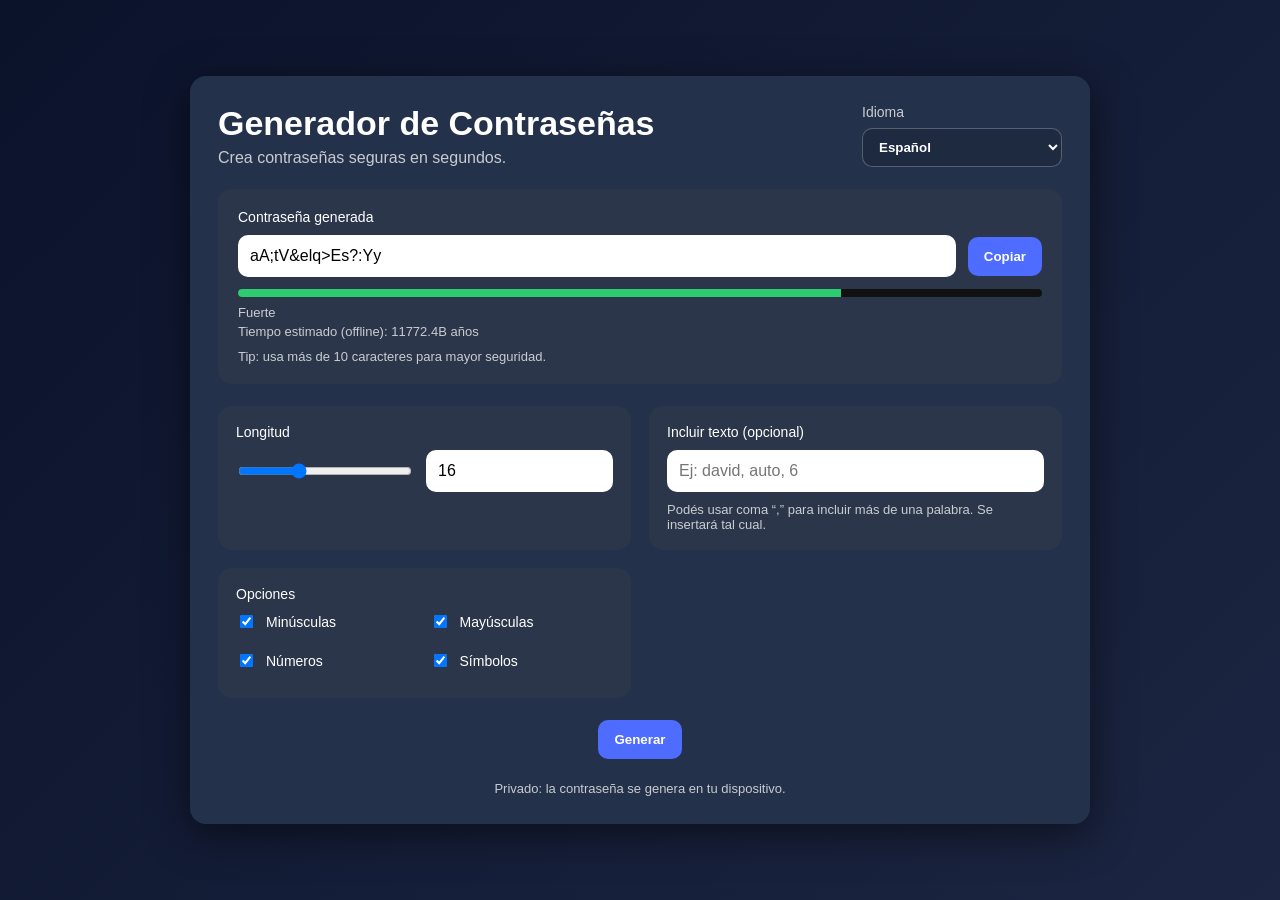
==== index.html @ f1260577 "Add files via upload" ====
<!DOCTYPE html>
<html lang="es">
<head>
  <meta charset="UTF-8" />
  <meta name="viewport" content="width=device-width, initial-scale=1.0"/>
  <title>Generador de Contraseñas</title>
  <link rel="stylesheet" href="style.css">
</head>

<body>
  <main class="wrap">
    <section class="card">

      <header class="top">
        <div class="headings">
          <h1 id="t_title">Generador de Contraseñas</h1>
          <p id="t_subtitle">Crea contraseñas seguras en segundos.</p>
        </div>

        <div class="language">
          <label for="language" id="t_languageLabel">Idioma</label>
          <select id="language">
            <option value="es" selected>Español</option>
            <option value="en">English</option>
            <option value="pt">Português</option>
            <option value="fr">Français</option>
            <option value="it">Italiano</option>
            <option value="de">Deutsch</option>
          </select>
        </div>
      </header>

      <section class="password-box">
        <label id="t_passwordLabel" for="password">Contraseña generada</label>

        <div class="password-row">
          <input type="text" id="password" readonly autocomplete="off">
          <button type="button" id="copyBtn"><span id="t_copy">Copiar</span></button>
        </div>

        <div class="strength">
          <div class="strength-bar" id="strengthBar"></div>
        </div>

        <div class="meta">
          <p id="strengthText"></p>
          <p id="crackTime"></p>
        </div>

        <p class="tip" id="t_tip">Tip: usa más de 10 caracteres para mayor seguridad.</p>
      </section>

      <section class="grid">
        <div class="box">
          <label id="t_lengthLabel" for="length">Longitud</label>
          <div class="range-row">
            <input type="range" id="lengthRange" min="8" max="32" value="16">
            <input type="number" id="length" min="8" max="32" value="16">
          </div>
        </div>

        <div class="box">
          <label id="t_includeLabel" for="include">Incluir texto (opcional)</label>
          <input type="text" id="include" placeholder="Ej: david, auto, 6" autocomplete="off">
          <p class="note" id="t_includeNote">Podés usar coma “,” para incluir más de una palabra. Se insertará tal cual.</p>
        </div>

        <div class="box">
          <label id="t_optionsLabel">Opciones</label>
          <div class="options">
            <label><input type="checkbox" id="lower" checked> <span id="t_lower">Minúsculas</span></label>
            <label><input type="checkbox" id="upper" checked> <span id="t_upper">Mayúsculas</span></label>
            <label><input type="checkbox" id="nums" checked> <span id="t_nums">Números</span></label>
            <label><input type="checkbox" id="syms" checked> <span id="t_syms">Símbolos</span></label>
          </div>
        </div>
      </section>

      <div class="actions">
        <button type="button" id="genBtn"><span id="t_generate">Generar</span></button>
      </div>

      <footer class="footer" id="t_footer">
        Privado: la contraseña se genera en tu dispositivo.
      </footer>

    </section>
  </main>

  <script src="script.js"></script>
</body>
</html>
---- style.css ----
:root{
  --bg1:#0b132b;
  --bg2:#1c2541;
  --card:#24314a;
  --panel:#2b364a;
  --text:#ffffff;
  --muted:rgba(255,255,255,0.75);
  --shadow:0 10px 40px rgba(0,0,0,0.5);
  --radius:16px;
}

*{ box-sizing:border-box; }

body{
  margin:0;
  font-family:Arial, Helvetica, sans-serif;
  background:linear-gradient(135deg,var(--bg1),var(--bg2));
  color:var(--text);
}

.wrap{
  min-height:100vh;
  display:flex;
  justify-content:center;
  align-items:center;
  padding:20px;
}

.card{
  width:900px;
  max-width:100%;
  background:var(--card);
  border-radius:var(--radius);
  box-shadow:var(--shadow);
  padding:28px;
}

.top{
  display:flex;
  justify-content:space-between;
  align-items:flex-start;
  gap:16px;
  flex-wrap:wrap;
  margin-bottom:22px;
}

.headings h1{
  margin:0 0 6px 0;
  font-size:34px;
}

.headings p{
  margin:0;
  color:var(--muted);
}

.language{
  display:flex;
  flex-direction:column;
  gap:8px;
  min-width:200px;
}

.language label{
  color:var(--muted);
  font-size:14px;
}

select{
  padding:10px 12px;
  border-radius:10px;
  border:1px solid rgba(255,255,255,0.25);
  background:#1e2a3f;
  color:white;
  font-weight:600;
  cursor:pointer;
}

select option{
  background:#1e2a3f;
  color:white;
}

.password-box{
  background:var(--panel);
  padding:20px;
  border-radius:14px;
  margin-bottom:22px;
}

.password-box label{
  display:block;
  margin-bottom:10px;
  font-size:14px;
}

.password-row{
  display:flex;
  gap:12px;
  align-items:center;
}

input[type="text"],
input[type="number"]{
  width:100%;
  padding:12px;
  border-radius:10px;
  border:none;
  font-size:16px;
}

button{
  padding:12px 16px;
  border:none;
  border-radius:10px;
  background:#4e6cff;
  color:white;
  font-weight:700;
  cursor:pointer;
}

button:hover{
  background:#6a85ff;
}

.tip{
  margin:10px 0 0 0;
  font-size:13px;
  color:var(--muted);
}

.grid{
  display:grid;
  grid-template-columns:1fr 1fr;
  gap:18px;
  margin-bottom:22px;
}

.box{
  background:var(--panel);
  padding:18px;
  border-radius:14px;
}

.box label{
  display:block;
  margin-bottom:10px;
  font-size:14px;
}

.range-row{
  display:flex;
  gap:12px;
  align-items:center;
}

input[type="range"]{
  width:100%;
}

.options{
  display:grid;
  grid-template-columns:1fr 1fr;
  gap:10px;
}

.options label{
  display:flex;
  gap:10px;
  align-items:center;
  font-size:14px;
  color:var(--text);
}

.note{
  margin:10px 0 0 0;
  font-size:13px;
  color:var(--muted);
}

.actions{
  display:flex;
  justify-content:center;
  margin-top:6px;
}

.footer{
  margin-top:22px;
  text-align:center;
  color:var(--muted);
  font-size:13px;
}

/* Strength + meta */
.strength{
  width:100%;
  height:8px;
  background:#111;
  border-radius:10px;
  margin-top:12px;
  overflow:hidden;
}

.strength-bar{
  height:100%;
  width:0%;
  background:red;
  transition:0.25s;
}

.meta{
  display:flex;
  flex-direction:column;
  gap:4px;
  margin-top:8px;
}

#strengthText, #crackTime{
  margin:0;
  font-size:13px;
  color:var(--muted);
}

/* Responsive */
@media(max-width:700px){
  .grid{
    grid-template-columns:1fr;
  }
  .password-row{
    flex-direction:column;
    align-items:stretch;
  }
  .language{
    min-width:0;
    width:100%;
  }
}
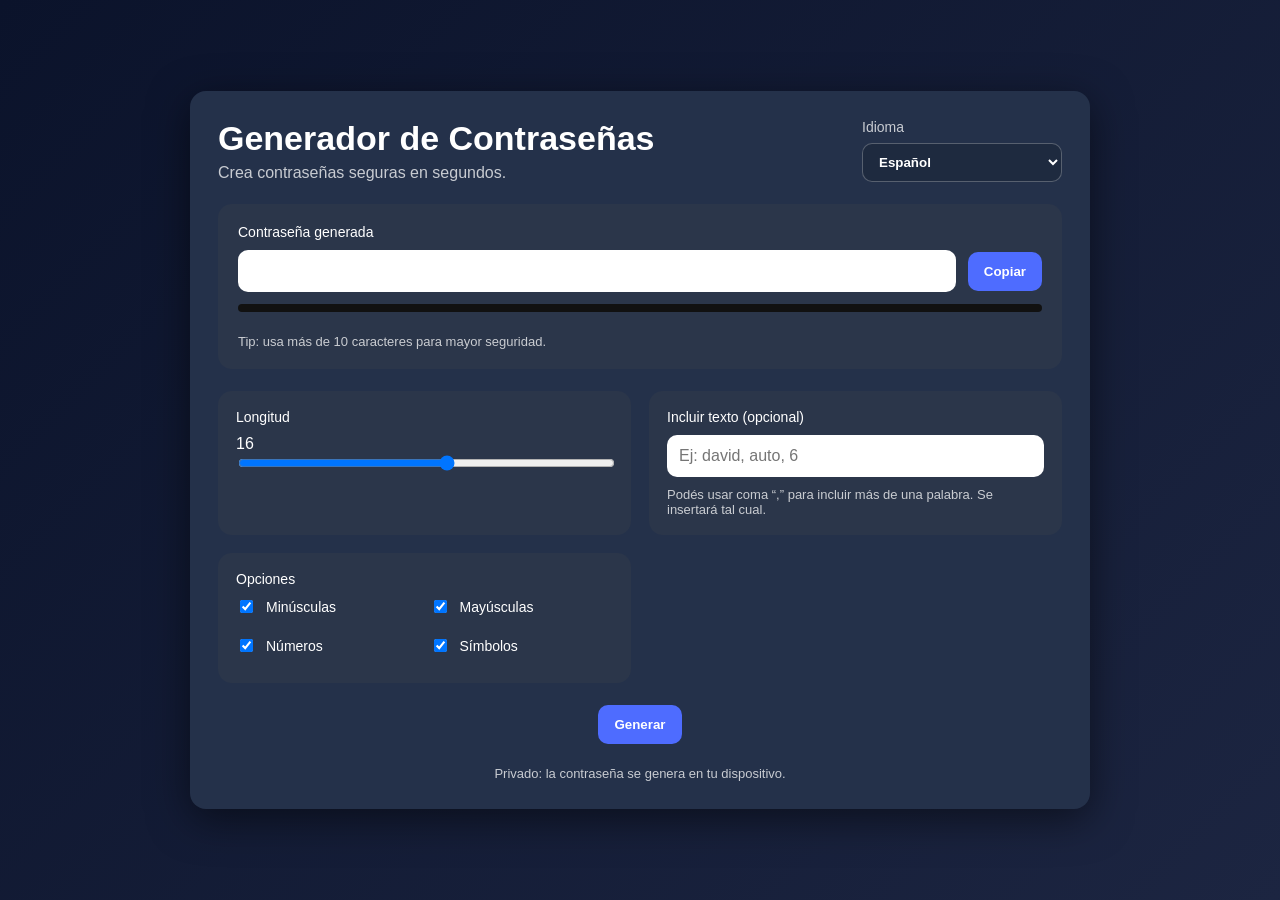
==== commit ef3faf67: "Update index.html" ====
--- a/index.html
+++ b/index.html
@@ -52,11 +52,12 @@
 
       <section class="grid">
         <div class="box">
-          <label id="t_lengthLabel" for="length">Longitud</label>
-          <div class="range-row">
-            <input type="range" id="lengthRange" min="8" max="32" value="16">
-            <input type="number" id="length" min="8" max="32" value="16">
+          <div class="lenHead">
+            <label id="t_lengthLabel" for="lengthRange">Longitud</label>
+            <span class="lenValue" id="lengthValue">16</span>
           </div>
+
+          <input type="range" id="lengthRange" min="6" max="24" value="16">
         </div>
 
         <div class="box">
@@ -89,4 +90,4 @@
 
   <script src="script.js"></script>
 </body>
-</html>+</html>
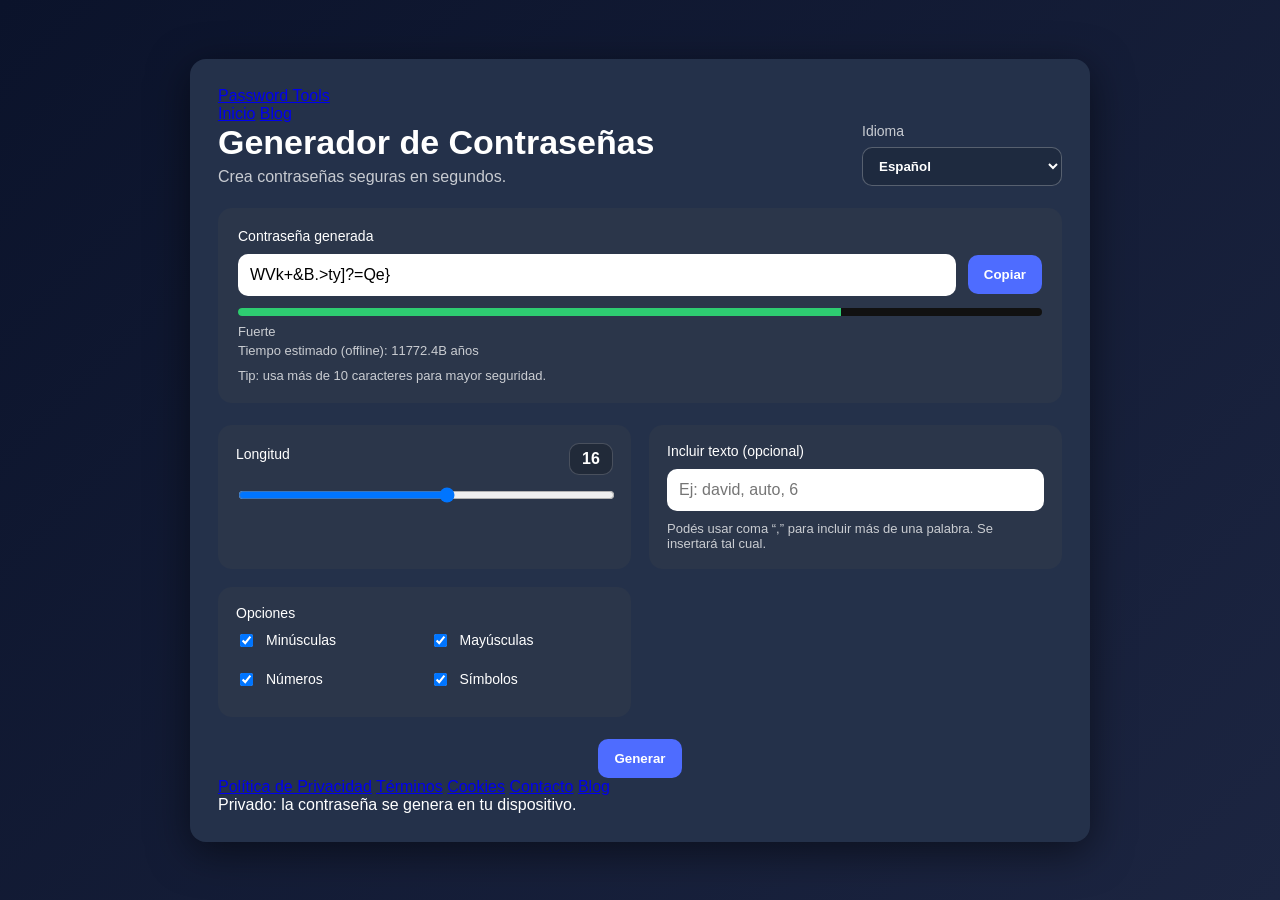
==== commit 0d5c67b3: "Update index.html" ====
--- a/index.html
+++ b/index.html
@@ -5,11 +5,25 @@
   <meta name="viewport" content="width=device-width, initial-scale=1.0"/>
   <title>Generador de Contraseñas</title>
   <link rel="stylesheet" href="style.css">
+
+  <!-- AdSense (PLACEHOLDER: reemplazar ca-pub-...) -->
+  <script async
+    src="https://pagead2.googlesyndication.com/pagead/js/adsbygoogle.js?client=ca-pub-XXXXXXXXXXXXXXX"
+    crossorigin="anonymous"></script>
 </head>
 
 <body>
   <main class="wrap">
     <section class="card">
+
+      <!-- NAV -->
+      <nav class="nav">
+        <a class="brand" href="index.html">Password Tools</a>
+        <div class="nav-links">
+          <a class="nav-link active" href="index.html">Inicio</a>
+          <a class="nav-link" href="blog.html">Blog</a>
+        </div>
+      </nav>
 
       <header class="top">
         <div class="headings">
@@ -29,6 +43,19 @@
           </select>
         </div>
       </header>
+
+      <!-- AD TOP (opcional) -->
+      <div class="ad-slot ad-top" aria-label="Publicidad">
+        <ins class="adsbygoogle"
+             style="display:block"
+             data-ad-client="ca-pub-XXXXXXXXXXXXXXX"
+             data-ad-slot="1111111111"
+             data-ad-format="auto"
+             data-full-width-responsive="true"></ins>
+      </div>
+      <script>
+        (adsbygoogle = window.adsbygoogle || []).push({});
+      </script>
 
       <section class="password-box">
         <label id="t_passwordLabel" for="password">Contraseña generada</label>
@@ -56,7 +83,6 @@
             <label id="t_lengthLabel" for="lengthRange">Longitud</label>
             <span class="lenValue" id="lengthValue">16</span>
           </div>
-
           <input type="range" id="lengthRange" min="6" max="24" value="16">
         </div>
 
@@ -81,8 +107,28 @@
         <button type="button" id="genBtn"><span id="t_generate">Generar</span></button>
       </div>
 
-      <footer class="footer" id="t_footer">
-        Privado: la contraseña se genera en tu dispositivo.
+      <!-- AD BOTTOM (opcional) -->
+      <div class="ad-slot ad-bottom" aria-label="Publicidad">
+        <ins class="adsbygoogle"
+             style="display:block"
+             data-ad-client="ca-pub-XXXXXXXXXXXXXXX"
+             data-ad-slot="2222222222"
+             data-ad-format="auto"
+             data-full-width-responsive="true"></ins>
+      </div>
+      <script>
+        (adsbygoogle = window.adsbygoogle || []).push({});
+      </script>
+
+      <footer class="site-footer">
+        <div class="footer-links">
+          <a href="privacy.html">Política de Privacidad</a>
+          <a href="terms.html">Términos</a>
+          <a href="cookies.html">Cookies</a>
+          <a href="contacto.html">Contacto</a>
+          <a href="blog.html">Blog</a>
+        </div>
+        <div class="footer-note" id="t_footer">Privado: la contraseña se genera en tu dispositivo.</div>
       </footer>
 
     </section>
--- a/style.css
+++ b/style.css
@@ -100,8 +100,7 @@
   align-items:center;
 }
 
-input[type="text"],
-input[type="number"]{
+input[type="text"]{
   width:100%;
   padding:12px;
   border-radius:10px;
@@ -148,14 +147,10 @@
   font-size:14px;
 }
 
-.range-row{
-  display:flex;
-  gap:12px;
-  align-items:center;
-}
-
-input[type="range"]{
-  width:100%;
+.note{
+  margin:10px 0 0 0;
+  font-size:13px;
+  color:var(--muted);
 }
 
 .options{
@@ -170,12 +165,6 @@
   align-items:center;
   font-size:14px;
   color:var(--text);
-}
-
-.note{
-  margin:10px 0 0 0;
-  font-size:13px;
-  color:var(--muted);
 }
 
 .actions{
@@ -219,6 +208,29 @@
   margin:0;
   font-size:13px;
   color:var(--muted);
+}
+
+/* Slider header (label + value) */
+.lenHead{
+  display:flex;
+  justify-content:space-between;
+  align-items:center;
+  margin-bottom:10px;
+}
+
+.lenValue{
+  font-weight:700;
+  color:white;
+  background:rgba(0,0,0,0.22);
+  border:1px solid rgba(255,255,255,0.18);
+  padding:6px 10px;
+  border-radius:10px;
+  min-width:44px;
+  text-align:center;
+}
+
+input[type="range"]{
+  width:100%;
 }
 
 /* Responsive */
@@ -234,4 +246,4 @@
     min-width:0;
     width:100%;
   }
-}+}
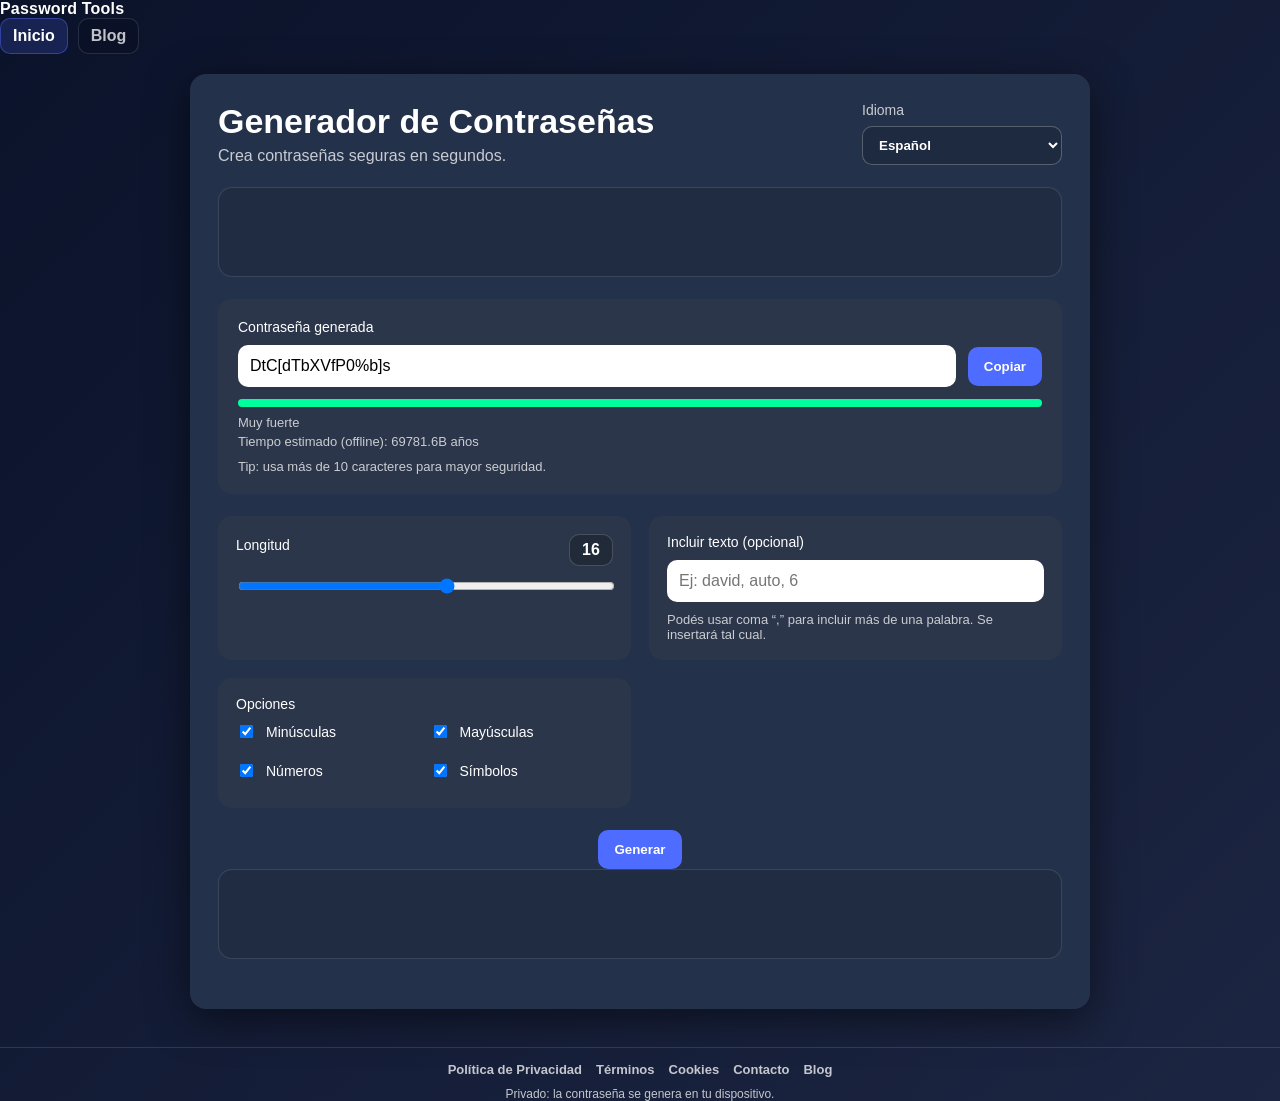
==== commit 4c5b8936: "Update index.html" ====
--- a/index.html
+++ b/index.html
@@ -1,3 +1,4 @@
+<!-- index.html -->
 <!DOCTYPE html>
 <html lang="es">
 <head>
@@ -6,24 +7,27 @@
   <title>Generador de Contraseñas</title>
   <link rel="stylesheet" href="style.css">
 
-  <!-- AdSense (PLACEHOLDER: reemplazar ca-pub-...) -->
+  <!-- AdSense (PLACEHOLDER) -->
   <script async
     src="https://pagead2.googlesyndication.com/pagead/js/adsbygoogle.js?client=ca-pub-XXXXXXXXXXXXXXX"
     crossorigin="anonymous"></script>
 </head>
 
 <body>
+  <!-- NAV OUTSIDE CARD -->
+  <header class="site-nav">
+    <div class="container">
+      <a class="brand" href="index.html">Password Tools</a>
+      <nav class="nav-links" aria-label="Navegación principal">
+        <a class="nav-link active" href="index.html">Inicio</a>
+        <a class="nav-link" href="blog.html">Blog</a>
+      </nav>
+    </div>
+  </header>
+
+  <!-- MAIN CONTENT -->
   <main class="wrap">
     <section class="card">
-
-      <!-- NAV -->
-      <nav class="nav">
-        <a class="brand" href="index.html">Password Tools</a>
-        <div class="nav-links">
-          <a class="nav-link active" href="index.html">Inicio</a>
-          <a class="nav-link" href="blog.html">Blog</a>
-        </div>
-      </nav>
 
       <header class="top">
         <div class="headings">
@@ -120,19 +124,22 @@
         (adsbygoogle = window.adsbygoogle || []).push({});
       </script>
 
-      <footer class="site-footer">
-        <div class="footer-links">
-          <a href="privacy.html">Política de Privacidad</a>
-          <a href="terms.html">Términos</a>
-          <a href="cookies.html">Cookies</a>
-          <a href="contacto.html">Contacto</a>
-          <a href="blog.html">Blog</a>
-        </div>
-        <div class="footer-note" id="t_footer">Privado: la contraseña se genera en tu dispositivo.</div>
-      </footer>
-
     </section>
   </main>
+
+  <!-- FOOTER OUTSIDE CARD -->
+  <footer class="site-footer">
+    <div class="container">
+      <div class="footer-links">
+        <a href="privacy.html">Política de Privacidad</a>
+        <a href="terms.html">Términos</a>
+        <a href="cookies.html">Cookies</a>
+        <a href="contacto.html">Contacto</a>
+        <a href="blog.html">Blog</a>
+      </div>
+      <div class="footer-note" id="t_footer">Privado: la contraseña se genera en tu dispositivo.</div>
+    </div>
+  </footer>
 
   <script src="script.js"></script>
 </body>
--- a/style.css
+++ b/style.css
@@ -247,3 +247,173 @@
     width:100%;
   }
 }
+
+/* NAV */
+.nav{
+  display:flex;
+  justify-content:space-between;
+  align-items:center;
+  gap:12px;
+  background:rgba(0,0,0,0.12);
+  border:1px solid rgba(255,255,255,0.10);
+  padding:12px 14px;
+  border-radius:14px;
+  margin-bottom:18px;
+}
+
+.brand{
+  color:var(--text);
+  text-decoration:none;
+  font-weight:800;
+  letter-spacing:0.2px;
+}
+
+.nav-links{
+  display:flex;
+  gap:10px;
+  flex-wrap:wrap;
+}
+
+.nav-link{
+  text-decoration:none;
+  color:var(--muted);
+  font-weight:700;
+  padding:8px 12px;
+  border-radius:10px;
+  border:1px solid rgba(255,255,255,0.12);
+  background:rgba(0,0,0,0.10);
+}
+
+.nav-link:hover{
+  color:var(--text);
+  border-color: rgba(255,255,255,0.22);
+}
+
+.nav-link.active{
+  color:var(--text);
+  background:rgba(78,108,255,0.18);
+  border-color: rgba(78,108,255,0.45);
+}
+
+/* ADS */
+.ad-slot{
+  background: rgba(0,0,0,0.10);
+  border: 1px solid rgba(255,255,255,0.12);
+  border-radius: 14px;
+  padding: 12px;
+  margin: 0 0 22px 0;
+  min-height: 90px;
+  display:flex;
+  align-items:center;
+  justify-content:center;
+}
+
+.ad-side-slot{
+  margin:0;
+  min-height: 250px; /* típico lateral */
+}
+
+/* BLOG */
+.page-head{
+  margin-bottom:16px;
+}
+
+.page-head h1{
+  margin:0 0 8px 0;
+  font-size:30px;
+}
+
+.page-head p{
+  margin:0;
+  color:var(--muted);
+}
+
+.blog-layout{
+  display:grid;
+  grid-template-columns: 220px 1fr 220px;
+  gap:18px;
+  align-items:start;
+  margin-bottom:22px;
+}
+
+.blog-content{
+  min-width:0;
+}
+
+.post-card{
+  background:var(--panel);
+  border:1px solid rgba(255,255,255,0.10);
+  border-radius:14px;
+  padding:18px;
+  margin-bottom:18px;
+}
+
+.post-card h2{
+  margin:0 0 10px 0;
+  font-size:20px;
+}
+
+.post-card p{
+  margin:0 0 12px 0;
+  color:var(--muted);
+  line-height:1.45;
+}
+
+.post-card ul{
+  margin:0;
+  padding-left:18px;
+  color:var(--text);
+}
+
+.post-card li{
+  margin:6px 0;
+  color:var(--muted);
+}
+
+/* FOOTER */
+.site-footer{
+  margin-top:18px;
+  padding-top:14px;
+  border-top:1px solid rgba(255,255,255,0.12);
+  text-align:center;
+}
+
+.footer-links{
+  display:flex;
+  justify-content:center;
+  gap:14px;
+  flex-wrap:wrap;
+  margin-bottom:10px;
+}
+
+.footer-links a{
+  color:var(--muted);
+  text-decoration:none;
+  font-size:13px;
+  font-weight:700;
+}
+
+.footer-links a:hover{
+  color:var(--text);
+}
+
+.footer-note{
+  color:var(--muted);
+  font-size:12px;
+}
+
+/* Responsive tweaks */
+@media(max-width:900px){
+  .blog-layout{
+    grid-template-columns: 1fr;
+  }
+  .ad-side{
+    order: 2;
+  }
+  .blog-content{
+    order: 1;
+  }
+  .ad-side-slot{
+    min-height: 90px;
+  }
+}
